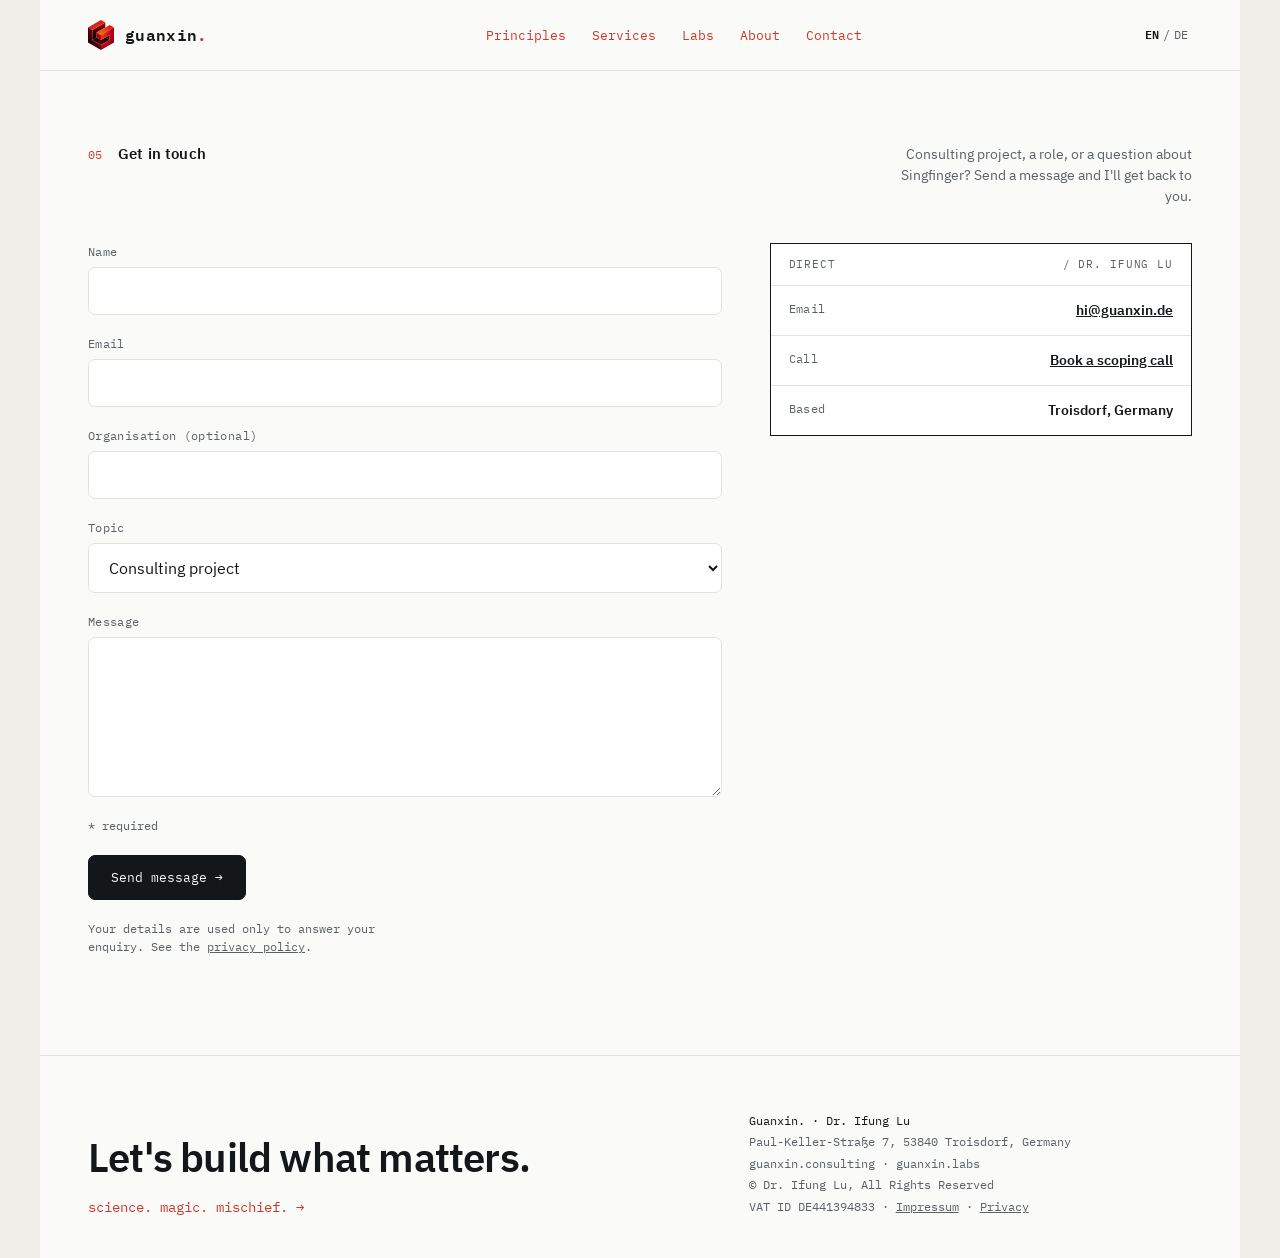
==== contact/index.html @ 43881d4f "Implemented Impressum, Datenschutz and Contact pages." ====
<!doctype html>
<html lang="en">
    <head>
        <meta charset="utf-8">
        <meta name="viewport" content="width=device-width, initial-scale=1">
        <title>Contact · Guanxin. Dr. Ifung Lu.</title>
        <link rel="icon" type="image/x-icon" href="../GFX/favicon.ico">
        <link rel="stylesheet" href="../guanxin.css">
        <link rel="alternate" hreflang="en" href="https://guanxin.de/contact/">
        <link rel="alternate" hreflang="de" href="https://guanxin.de/de/kontakt/">
        <link rel="alternate" hreflang="x-default" href="https://guanxin.de/contact/">
    </head>
    <body>
        <a class="skip-link" href="#main">Skip to main content</a>
        <div class="a v2">
            <nav class="a-nav">
                <a class="a-brand" href="../">
                    <img src="../GFX/guanxin.svg" alt="Guanxin">
                    <div class="a-logo">guanxin<span>.</span>
                    </div>
                </a>
                <div class="a-navdrawer" id="a-navdrawer">
                    <div class="a-navlinks">
                        <a href="../#Principles">Principles</a>
                        <a href="../#Services">Services</a>
                        <a href="../#Labs">Labs</a>
                        <a href="../#About">About</a>
                        <a href="./" aria-current="page">Contact</a>
                    </div>
                </div>
                <div class="a-navr">
                    <span class="a-lang" role="group" aria-label="Language / Sprache">
                        <a href="./" aria-current="page" aria-label="English">EN</a>
                        <span aria-hidden="true">/</span>
                        <a href="../de/kontakt/" hreflang="de" lang="de" aria-label="Deutsch">DE</a>
                    </span>
                    <button class="a-navtoggle" aria-label="Toggle navigation" aria-expanded="false" aria-controls="a-navdrawer">
                        <span></span>
                        <span></span>
                        <span></span>
                    </button>
                </div>
            </nav>
            <main id="main" tabindex="-1">
                <section class="a-sec" id="Contact">
                    <div class="a-sech">
                        <span class="a-secn">05</span>
                        <h1 class="a-sect">Get in touch</h1>
                        <span class="a-secd">Consulting project, a role, or a question about Singfinger? Send a message and I'll get back to you.</span>
                    </div>
                    <div class="a-contact">
                        <form class="a-form" action="https://script.google.com/macros/s/AKfycbwzuIEppW1rn_buuM2IOltzaPp8DQTOPaKUrQcdjLysSv500ON-x2apNPRMKjPGAgKc/exec" method="post" novalidate
                            data-msg-required="Please fill in this field."
                            data-msg-email="Please enter a valid email address."
                            data-msg-sending="Sending&hellip;"
                            data-msg-success="Thank you, your message has been sent. I'll get back to you soon."
                            data-msg-error="Sorry, something went wrong. Please email hi@guanxin.de directly.">
                            <div class="a-field">
                                <label class="a-label" for="cf-name">Name</label>
                                <input class="a-input" type="text" id="cf-name" name="name" autocomplete="name" maxlength="200" required>
                            </div>
                            <div class="a-field">
                                <label class="a-label" for="cf-email">Email</label>
                                <input class="a-input" type="email" id="cf-email" name="email" autocomplete="email" maxlength="254" required>
                            </div>
                            <div class="a-field">
                                <label class="a-label" for="cf-org">Organisation (optional)</label>
                                <input class="a-input" type="text" id="cf-org" name="organisation" autocomplete="organization" maxlength="200">
                            </div>
                            <div class="a-field">
                                <label class="a-label" for="cf-topic">Topic</label>
                                <select class="a-input" id="cf-topic" name="topic">
                                    <option value="Consulting project">Consulting project</option>
                                    <option value="Role (permanent or fractional)">Role (permanent or fractional)</option>
                                    <option value="Guanxin Labs / Singfinger">Guanxin Labs / Singfinger</option>
                                    <option value="Other">Other</option>
                                </select>
                            </div>
                            <div class="a-field">
                                <label class="a-label" for="cf-message">Message</label>
                                <textarea class="a-input" id="cf-message" name="message" maxlength="5000" required></textarea>
                            </div>
                            <div class="a-hp" aria-hidden="true">
                                <label for="cf-website">Website</label>
                                <input type="text" id="cf-website" name="website" tabindex="-1" autocomplete="off">
                            </div>
                            <input type="hidden" name="lang" value="en">
                            <input type="hidden" name="t" value="">
                            <input type="hidden" name="js" value="0">
                            <p class="a-req">* required</p>
                            <div class="a-cta">
                                <button class="a-btn p" type="submit">Send message <span aria-hidden="true">→</span></button>
                            </div>
                            <p class="a-form-note">Your details are used only to answer your enquiry. See the <a href="../privacy/">privacy policy</a>.</p>
                            <div class="a-form-status" aria-live="polite"></div>
                        </form>
                        <div class="a-specs">
                            <div class="a-specs-h">
                                <span>Direct</span>
                                <span>/ Dr. Ifung Lu</span>
                            </div>
                            <dl>
                                <div class="a-spec">
                                    <dt class="k">Email</dt>
                                    <dd class="v"><a href="mailto:hi@guanxin.de">hi@guanxin.de</a></dd>
                                </div>
                                <div class="a-spec">
                                    <dt class="k">Call</dt>
                                    <dd class="v"><a href="https://calendar.app.google/inU9o1Cp53TYbdCk6">Book a scoping call</a></dd>
                                </div>
                                <div class="a-spec">
                                    <dt class="k">Based</dt>
                                    <dd class="v">Troisdorf, Germany</dd>
                                </div>
                            </dl>
                        </div>
                    </div>
                </section>
            </main>
            <footer class="a-foot">
                <div>
                    <p class="big">Let's build what matters.</p>
                    <a class="em tagline" href="https://blog.guanxin.de">science. magic. mischief. <span aria-hidden="true">→</span></a>
                </div>
                <div class="meta">
                    <span class="han">Guanxin. &middot; Dr. Ifung Lu</span>
                    <br>
                    Paul-Keller-Straße 7, 53840 Troisdorf, Germany<br>
                    guanxin.consulting &middot; guanxin.labs<br>&copy; Dr. Ifung Lu, All Rights Reserved<br>VAT ID DE441394833&nbsp;&middot;&nbsp;<a href="../legal-notice/">Impressum</a> &middot; <a href="../privacy/">Privacy</a>
                </div>
            </footer>
        </div>
        <script src="../guanxin.js"></script>
    </body>
</html>
---- guanxin.css ----
* {
    box-sizing: border-box;
}

html,
body {
    margin: 0;
}

body {
    background: #efede8;
    display: flex;
    justify-content: center;
    padding: 0;
}

/* ---- accessibility: skip link ---- */
.skip-link {
    position: absolute;
    top: 0;
    left: 0;
    transform: translateY(-100%);
    z-index: 20;
    background: #14171a;
    color: #fafaf8;
    font-family: 'IBM Plex Mono', monospace;
    font-size: 13px;
    padding: 12px 20px;
    text-decoration: none;
    border-radius: 0 0 7px 0;
    transition: transform .15s ease;
}

.skip-link:focus {
    transform: translateY(0);
}

/* ---- design reference: Guanxin homepage, direction "3b" ---- */
/* ---- self-hosted fonts (no Google Fonts API) ---- */
@font-face {
    font-family: 'IBM Plex Sans';
    src: url('fonts/IBMPlexSans-Regular.woff2') format('woff2');
    font-weight: 400;
    font-style: normal;
    font-display: swap;
}

@font-face {
    font-family: 'IBM Plex Sans';
    src: url('fonts/IBMPlexSans-Medium.woff2') format('woff2');
    font-weight: 500;
    font-style: normal;
    font-display: swap;
}

@font-face {
    font-family: 'IBM Plex Sans';
    src: url('fonts/IBMPlexSans-SemiBold.woff2') format('woff2');
    font-weight: 600;
    font-style: normal;
    font-display: swap;
}

@font-face {
    font-family: 'IBM Plex Sans';
    src: url('fonts/IBMPlexSans-Bold.woff2') format('woff2');
    font-weight: 700;
    font-style: normal;
    font-display: swap;
}

@font-face {
    font-family: 'IBM Plex Mono';
    src: url('fonts/IBMPlexMono-Regular.woff2') format('woff2');
    font-weight: 400;
    font-style: normal;
    font-display: swap;
}

@font-face {
    font-family: 'IBM Plex Mono';
    src: url('fonts/IBMPlexMono-Medium.woff2') format('woff2');
    font-weight: 500;
    font-style: normal;
    font-display: swap;
}

@font-face {
    font-family: 'IBM Plex Mono';
    src: url('fonts/IBMPlexMono-SemiBold.woff2') format('woff2');
    font-weight: 600;
    font-style: normal;
    font-display: swap;
}

/* ================= OPTION A — "Dossier" (IBM Plex, technical) ================= */
.a {
    --ink: #14171a;
    --sub: #5a6068;
    --line: #e2e2df;
    --acc: #ce3728;
    --paper: #fafaf8;
    width: 100%;
    max-width: 1200px;
    background: var(--paper);
    color: var(--ink);
    font-family: 'IBM Plex Sans',sans-serif;
    font-size: 16px;
    line-height: 1.5;
}

.a * {
    box-sizing: border-box;
}

align-content: {
}

.a .mono {
    font-family: 'IBM Plex Mono',monospace;
}

.a-nav {
    display: flex;
    align-items: center;
    justify-content: space-between;
    padding: 20px 48px;
    border-bottom: 1px solid var(--line);
    position: sticky;
    top: 0;
    background: rgba(250,250,248,.92);
    backdrop-filter: blur(6px);
    z-index: 5;
}

.a-logo {
    font-family: 'IBM Plex Mono',monospace;
    font-weight: 600;
    font-size: 16px;
    letter-spacing: .02em;
}

.a-logo span {
    color: var(--acc);
}

.a-navlinks {
    display: flex;
    gap: 26px;
    font-family: 'IBM Plex Mono',monospace;
    font-size: 12.5px;
    color: var(--sub);
}

.a-navlinks a {
    text-decoration: none;
    color: #ce3728;
}

.a-navr {
    display: flex;
    align-items: center;
    gap: 18px;
    font-family: 'IBM Plex Mono',monospace;
    font-size: 12px;
    color: var(--sub);
}

.a-avail {
    display: inline-flex;
    align-items: center;
    gap: 7px;
    color: var(--ink);
}

.a-dot {
    width: 7px;
    height: 7px;
    border-radius: 50%;
    background: #2ea36a;
    box-shadow: 0 0 0 3px rgba(46,163,106,.18);
}

.a-lang {
    display: inline-flex;
    align-items: center;
}

.a-lang a {
    color: var(--sub);
    text-decoration: none;
    padding: 6px 4px;
}

.a-lang a[aria-current="page"] {
    color: var(--ink);
    font-weight: 600;
}

.a-lang a:not([aria-current]):hover {
    color: var(--ink);
    text-decoration: underline;
}

.a-hero {
    padding: 66px 48px 54px;
    display: grid;
    grid-template-columns: 1.35fr .9fr;
    gap: 48px;
    border-bottom: 1px solid var(--line);
    --line: #eee;
    background-image: linear-gradient(var(--line) 1px,transparent 1px),linear-gradient(90deg,var(--line) 1px,transparent 1px);
    background-size: 38px 38px;
    background-position: -1px -1px;
}

.a-kicker {
    font-family: 'IBM Plex Mono',monospace;
    font-size: 12px;
    color: var(--acc);
    letter-spacing: .06em;
    text-transform: uppercase;
    margin-bottom: 22px;
}

.a-h1 {
    font-size: 53px;
    line-height: 1.04;
    letter-spacing: -.022em;
    font-weight: 600;
    margin: 0 0 22px;
    max-width: 15ch;
}

.a-lead {
    font-size: 18.5px;
    line-height: 1.55;
    color: var(--sub);
    max-width: 44ch;
    margin: 0 0 30px;
}

.a-lead b {
    color: var(--ink);
    font-weight: 600;
}

.a-cta {
    display: flex;
    gap: 14px;
    flex-wrap: wrap;
    align-items: center;
}

.a-btn {
    font-family: 'IBM Plex Mono',monospace;
    font-size: 13px;
    padding: 13px 22px;
    border-radius: 7px;
    text-decoration: none;
    border: 1px solid var(--ink);
    display: inline-block;
    color: #dcacac;
}

.a-btn.p {
    background: var(--ink);
    color: var(--paper);
}

.a-btn.g {
    color: var(--ink);
}

.a-specs {
    border: 1px solid var(--ink);
    background: #fff;
    align-self: start;
}

.a-specs-h {
    font-family: 'IBM Plex Mono',monospace;
    font-size: 11px;
    letter-spacing: .08em;
    text-transform: uppercase;
    color: var(--sub);
    padding: 12px 18px;
    border-bottom: 1px solid var(--line);
    display: flex;
    justify-content: space-between;
}

.a-spec {
    display: flex;
    justify-content: space-between;
    gap: 14px;
    padding: 14px 18px;
    border-bottom: 1px solid var(--line);
}

.a-spec:last-child {
    border-bottom: 0;
}

.a-specs dl,
.a-cred dl {
    margin: 0;
}

.a-spec .k {
    font-family: 'IBM Plex Mono',monospace;
    font-size: 11.5px;
    color: var(--sub);
    letter-spacing: .03em;
    margin: 0;
}

.a-spec .v {
    font-weight: 600;
    font-size: 14px;
    text-align: right;
    margin: 0;
}

.a-spec .v small {
    display: block;
    font-weight: 400;
    color: var(--sub);
    font-size: 11.5px;
    font-family: 'IBM Plex Mono',monospace;
}

.a-logos {
    padding: 26px 48px;
    border-bottom: 1px solid var(--line);
    display: flex;
    align-items: center;
    gap: 34px;
    flex-wrap: wrap;
}

.a-logos .lb {
    font-family: 'IBM Plex Mono',monospace;
    font-size: 11px;
    color: var(--sub);
    letter-spacing: .05em;
    text-transform: uppercase;
}

.a-logos .lg {
    font-weight: 600;
    font-size: 15px;
    color: #41474d;
    letter-spacing: .01em;
}

.a-sec {
    padding: 60px 48px;
    border-bottom: 1px solid var(--line);
}

.a-sech {
    display: flex;
    align-items: baseline;
    gap: 16px;
    margin-bottom: 36px;
}

.a-secn {
    font-family: 'IBM Plex Mono',monospace;
    font-size: 12px;
    color: var(--acc);
}

.a-sect {
    font-size: 15px;
    font-weight: 600;
    letter-spacing: .01em;
}

.a-secd {
    margin-left: auto;
    font-size: 14px;
    color: var(--sub);
    max-width: 40ch;
    text-align: right;
}

.a-svc {
    display: grid;
    grid-template-columns: repeat(2,1fr);
}

.a-svc-i {
    padding: 28px 30px 30px;
    border-top: 1px solid var(--line);
    border-left: 1px solid var(--line);
}

.a-svc-i:nth-child(odd) {
    border-left: 0;
}

.a-svc-n {
    font-family: 'IBM Plex Mono',monospace;
    font-size: 12px;
    color: var(--sub);
    margin-bottom: 14px;
}

.a-svc-t {
    font-size: 21px;
    font-weight: 600;
    letter-spacing: -.01em;
    margin: 0 0 10px;
}

.a-svc-p {
    font-size: 14.5px;
    color: var(--sub);
    line-height: 1.55;
    margin: 0;
}

.a-work {
    display: grid;
    grid-template-columns: repeat(3,1fr);
    gap: 1px;
    background: var(--line);
    border: 1px solid var(--line);
}

.a-w {
    background: #fff;
    padding: 0;
}

.a-wimg {
    aspect-ratio: 4/3;
    background: repeating-linear-gradient(45deg,#eeeeeb 0 9px,#f6f6f3 9px 18px);
    position: relative;
    border-bottom: 1px solid var(--line);
}

.a-wtag {
    position: absolute;
    top: 12px;
    left: 12px;
    font-family: 'IBM Plex Mono',monospace;
    font-size: 10px;
    letter-spacing: .06em;
    color: var(--sub);
    background: rgba(255,255,255,.85);
    padding: 4px 8px;
    border-radius: 4px;
}

.a-wph {
    position: absolute;
    inset: 0;
    width: 100%;
    height: 100%;
    object-fit: cover;
}

.a-wb {
    padding: 18px 20px 22px;
}

.a-wc {
    font-family: 'IBM Plex Mono',monospace;
    font-size: 11px;
    color: var(--acc);
    margin-bottom: 7px;
}

.a-wt {
    font-size: 17px;
    font-weight: 600;
    margin: 0 0 6px;
    letter-spacing: -.01em;
}

.a-wp {
    font-size: 13.5px;
    color: var(--sub);
    line-height: 1.5;
    margin: 0;
}

.a-labs {
    padding: 60px 48px;
    background: var(--ink);
    color: #eef0f2;
    border-bottom: 1px solid var(--ink);
}

.a-labs .a-secn {
    color: #ff8a6a;
}

.a-labs-g {
    display: grid;
    grid-template-columns: 1.1fr .9fr;
    gap: 44px;
    align-items: center;
    margin-top: 8px;
}

.a-labs h3 {
    font-size: 34px;
    letter-spacing: -.02em;
    font-weight: 600;
    margin: 0 0 16px;
    line-height: 1.1;
}

.a-labs p {
    color: #a7adb4;
    font-size: 15.5px;
    line-height: 1.6;
    margin: 0 0 22px;
}

.a-labs .buy {
    display: flex;
    gap: 12px;
    flex-wrap: wrap;
}

.a-labs .a-btn {
    border-color: #454b52;
}

.a-labs .a-btn.p {
    background: #ff8a6a;
    color: var(--ink);
    border-color: var(--acc);
}

.a-labs .a-btn.g {
    color: #eef0f2;
}

.a-labs-card {
    background: #1c2024;
    border: 1px solid #2a2f34;
    border-radius: 10px;
    padding: 22px;
    margin: 0;
}

.a-labs-card .row {
    display: flex;
    justify-content: space-between;
    padding: 12px 0;
    border-bottom: 1px solid #2a2f34;
    font-size: 14px;
}

.a-labs-card .row:last-child {
    border-bottom: 0;
}

.a-labs-card .row .k {
    color: #a7adb4;
    font-family: 'IBM Plex Mono',monospace;
    font-size: 12px;
    margin: 0;
}

.a-labs-card .row .v {
    font-weight: 600;
    margin: 0;
}

.a-about {
    display: grid;
    grid-template-columns: 1fr 1fr;
    gap: 44px;
}

.a-about p {
    font-size: 15.5px;
    line-height: 1.65;
    color: #33383d;
    margin: 0 0 16px;
}

.a-about p b {
    color: var(--ink);
}

.a-cred {
    border: 1px solid var(--line);
    border-radius: 8px;
    overflow: hidden;
    align-self: start;
}

.a-cred .a-spec {
    border-color: var(--line);
}

.a-foot {
    padding: 54px 48px 40px;
    display: grid;
    grid-template-columns: 1.4fr 1fr;
    gap: 40px;
    align-items: end;
}

.a-foot .big {
    font-size: 40px;
    letter-spacing: -.02em;
    font-weight: 600;
    line-height: 1.05;
    margin: 0 0 16px;
}

.a-foot .em {
    font-family: 'IBM Plex Mono',monospace;
    font-size: 14px;
    color: var(--acc);
    text-decoration: none;
}

.a-foot .meta {
    font-family: 'IBM Plex Mono',monospace;
    font-size: 12px;
    color: var(--sub);
    line-height: 1.8;
}

.a-foot .han {
    color: var(--ink);
}

/* ---- brand logo + refined red (turn 2) ---- */
@keyframes gx-assemble {
    0% {
        opacity: 0;
        transform: rotate(-26deg) scale(.5) translateY(16px);
    }

    55% {
        opacity: 1;
    }

    100% {
        opacity: 1;
        transform: none;
    }
}

@keyframes gx-float {
    0%,
    100% {
        transform: translateY(0);
    }

    50% {
        transform: translateY(-6px);
    }
}

.gx-float {
    display: inline-block;
    animation: gx-float 6.5s ease-in-out infinite;
}

.gx-mark {
    display: block;
    animation: gx-assemble 1s cubic-bezier(.2,.75,.25,1) both;
}

.a.v2 {
    --acc: #ce3728;
}

.a.v2 .a-labs .a-secn {
    /* color: var(--acc) */
}

.a.v2 .a-labs .a-btn.p {
    /* background: var(--acc) */
    /* border-color: var(--acc) */
}

.a-brand {
    display: flex;
    align-items: center;
    gap: 11px;
}

.a-brand img {
    height: 30px;
    width: auto;
    display: block;
}

.b.v2 {
    --acc: #d93a2a;
}

.b-brand {
    display: flex;
    align-items: center;
    gap: 12px;
}

.b-brand img {
    height: 34px;
    width: auto;
    display: block;
}

/* ---- turn 3: care woven into the Dossier ---- */
.a-mani {
    padding: 52px 48px;
    border-bottom: 1px solid var(--line);
    background: linear-gradient(90deg,rgba(217,58,42,.05),rgba(217,58,42,.02));
}

.a-mani .lead-k {
    font-family: 'IBM Plex Mono',monospace;
    font-size: 12px;
    letter-spacing: .06em;
    text-transform: uppercase;
    color: var(--acc);
    margin-bottom: 18px;
}

.a-mani p {
    font-size: 28px;
    line-height: 1.4;
    letter-spacing: -.016em;
    font-weight: 500;
    margin: 0;
    max-width: 34ch;
    color: var(--ink);
}

.a-mani em {
    color: var(--acc);
    font-style: normal;
}

.a-hpair .a-h1 .l2 {
    display: block;
    color: var(--acc);
}

.a-secn.care {
    color: var(--acc);
}

.a-outc {
    display: block;
    font-family: 'IBM Plex Mono',monospace;
    font-size: 11px;
    color: var(--sub);
    margin-bottom: 7px;
    letter-spacing: .02em;
}

/* ---- responsive: tablet & mobile breakpoints ---- */
.a-navtoggle {
    display: none;
    flex-direction: column;
    justify-content: center;
    align-items: center;
    gap: 5px;
    width: 44px;
    height: 44px;
    padding: 0;
    border: 1px solid var(--line);
    border-radius: 6px;
    background: none;
    cursor: pointer;
}

.a-navtoggle span {
    display: block;
    width: 16px;
    height: 1.5px;
    background: var(--ink);
}

.a-navdrawer {
    display: contents;
}

/* ---- Forms (contact page) ---- */
/* Nav brand is a plain div on the homepages but a link to the homepage on sub-pages
   (contact, legal) — style it identically either way. */
a.a-brand {
    text-decoration: none;
    color: inherit;
}

.a-contact {
    display: grid;
    grid-template-columns: 1.35fr .9fr;
    gap: 48px;
}

.a-form {
    display: flex;
    flex-direction: column;
    gap: 20px;
    max-width: 640px;
}

.a-field {
    display: flex;
    flex-direction: column;
    gap: 6px;
}

/* `hidden` alone loses to the display rules above, so the form would stay
   on screen after a successful send. */
.a-form [hidden] {
    display: none;
}

.a-label {
    font-family: 'IBM Plex Mono',monospace;
    font-size: 12px;
    color: var(--sub);
    letter-spacing: .03em;
}

.a-input {
    font-family: 'IBM Plex Sans',sans-serif;
    font-size: 16px;
    padding: 13px 16px;
    border: 1px solid var(--line);
    border-radius: 7px;
    background: #fff;
    color: var(--ink);
    width: 100%;
}

.a-input::placeholder {
    color: var(--sub);
}

.a-input:focus {
    outline: none;
    border-color: var(--acc);
    box-shadow: 0 0 0 3px rgba(206,55,40,.12);
}

.a-input:disabled {
    background: #f4f4f2;
    color: var(--sub);
    cursor: not-allowed;
}

textarea.a-input {
    min-height: 160px;
    resize: vertical;
}

select.a-input {
    cursor: pointer;
}

.a-field-err {
    font-family: 'IBM Plex Mono',monospace;
    font-size: 12px;
    color: var(--acc);
}

[aria-invalid="true"] {
    border-color: var(--acc);
}

.a-req {
    font-family: 'IBM Plex Mono',monospace;
    font-size: 12px;
    color: var(--sub);
    margin: 0;
}

.a-form-note {
    font-family: 'IBM Plex Mono',monospace;
    font-size: 12px;
    color: var(--sub);
    max-width: 46ch;
    margin: 0;
}

.a-form-status {
    font-family: 'IBM Plex Mono',monospace;
    font-size: 13px;
    color: var(--ink);
    min-height: 1.4em;
}

.a-form-status[data-state="error"] {
    color: var(--acc);
}

/* Honeypot: visually hidden (aria-hidden + tabindex="-1" are set in markup) */
.a-hp {
    position: absolute;
    width: 1px;
    height: 1px;
    padding: 0;
    margin: -1px;
    overflow: hidden;
    clip: rect(0,0,0,0);
    white-space: nowrap;
    border: 0;
}

/* Links inside the contact spec panel, the privacy note and the footer legal line —
   these components previously never contained an <a>, so they had no link styling. */
.a-spec .v a,
.a-form-note a,
.a-foot .meta a {
    color: inherit;
    text-decoration: underline;
}

.a-spec .v a:hover,
.a-form-note a:hover,
.a-foot .meta a:hover {
    color: var(--acc);
}

@media (max-width: 1024px) {
    .a-contact {
        grid-template-columns: 1fr;
    }

    .a-contact .a-specs {
        margin-top: 8px;
    }
}

@media (max-width: 1024px) {
    .a-hero.a-hpair {
        grid-template-columns: 1fr;
    }

    .a-hero.a-hpair .a-specs {
        margin-top: 8px;
    }

    .a-about {
        grid-template-columns: 1fr;
    }

    .a-about .a-cred {
        margin-top: 8px;
    }

    .a-work {
        grid-template-columns: repeat(2, 1fr);
    }

    .a-labs-g {
        grid-template-columns: 1fr;
    }

    /* nav switches to hamburger/drawer here (not at the 640px content
       breakpoint) because the horizontal nav itself runs out of room
       and wraps mid-word well before 640px — see design.md §8 */
    .a-navtoggle {
        display: flex;
    }

    .a-navdrawer {
        display: none;
        position: absolute;
        top: 100%;
        left: 0;
        right: 0;
        flex-direction: column;
        background: var(--paper);
        border-bottom: 1px solid var(--line);
        padding: 8px 24px 20px;
        z-index: 6;
    }

    .a-nav.is-open .a-navdrawer {
        display: flex;
    }

    .a-navlinks {
        flex-direction: column;
        gap: 4px;
    }

    .a-navlinks a {
        padding: 14px 0;
        border-bottom: 1px solid var(--line);
    }
}

@media (max-width: 640px) {
    .a-nav {
        padding: 16px 24px;
    }

    .a-hero,
    .a-mani,
    .a-sec,
    .a-labs,
    .a-foot,
    .a-logos {
        padding-left: 24px;
        padding-right: 24px;
    }

    .a-h1 {
        font-size: 36px;
    }

    .a-svc {
        grid-template-columns: 1fr;
    }

    .a-svc-i {
        border-left: 0;
    }

    .a-work {
        grid-template-columns: 1fr;
    }

    .a-foot {
        grid-template-columns: 1fr;
        align-items: start;
        gap: 28px;
    }
}

.tagline {
}

@media (min-width:640px) and (max-width:1023px) {
    .tagline {
        display: block;
        margin-top: 16px;
    }
}

/* ---- Legal pages ---- */
.a-legal {
    max-width: 720px;
}

.a-legal h1,
.a-legal h2 {
    font-family: 'IBM Plex Sans',sans-serif;
    font-size: 28px;
    font-weight: 600;
    letter-spacing: -.01em;
    line-height: 1.2;
    margin: 0 0 8px;
}

.a-legal h2:not(:first-child) {
    margin-top: 56px;
}

.a-legal .a-legal-sub,
.a-legal .a-legal-meta {
    font-family: 'IBM Plex Mono',monospace;
    font-size: 12.5px;
    color: var(--sub);
    margin: 0 0 28px;
}

.a-legal h3 {
    font-family: 'IBM Plex Sans',sans-serif;
    font-size: 17px;
    font-weight: 600;
    letter-spacing: -.01em;
    margin: 32px 0 10px;
}

.a-legal p,
.a-legal address {
    font-size: 15px;
    line-height: 1.65;
    color: #33383d;
    font-style: normal;
    margin: 0 0 16px;
}

.a-legal a {
    color: var(--acc);
}

@media (max-width: 640px) {
    .a-legal h1,
    .a-legal h2 {
        font-size: 24px;
    }
}
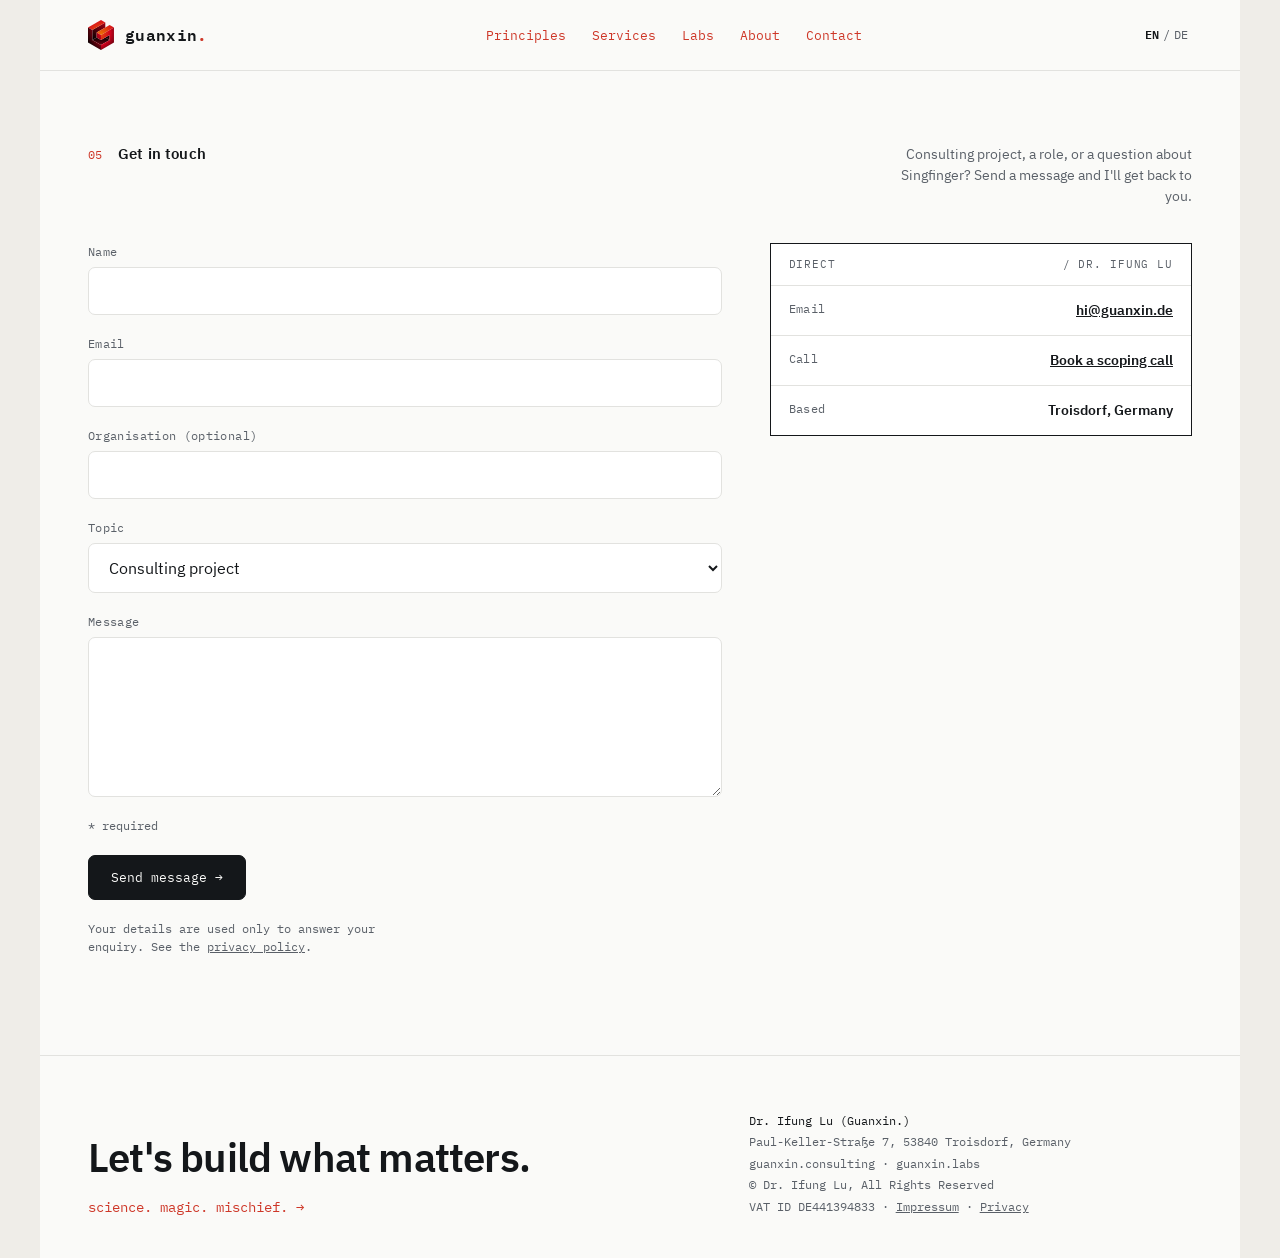
==== commit 637a3aeb: "Updated footer." ====
--- a/contact/index.html
+++ b/contact/index.html
@@ -123,7 +123,7 @@
                     <a class="em tagline" href="https://blog.guanxin.de">science. magic. mischief. <span aria-hidden="true">→</span></a>
                 </div>
                 <div class="meta">
-                    <span class="han">Guanxin. &middot; Dr. Ifung Lu</span>
+                    <span class="han">Dr. Ifung Lu (Guanxin.)</span>
                     <br>
                     Paul-Keller-Straße 7, 53840 Troisdorf, Germany<br>
                     guanxin.consulting &middot; guanxin.labs<br>&copy; Dr. Ifung Lu, All Rights Reserved<br>VAT ID DE441394833&nbsp;&middot;&nbsp;<a href="../legal-notice/">Impressum</a> &middot; <a href="../privacy/">Privacy</a>
